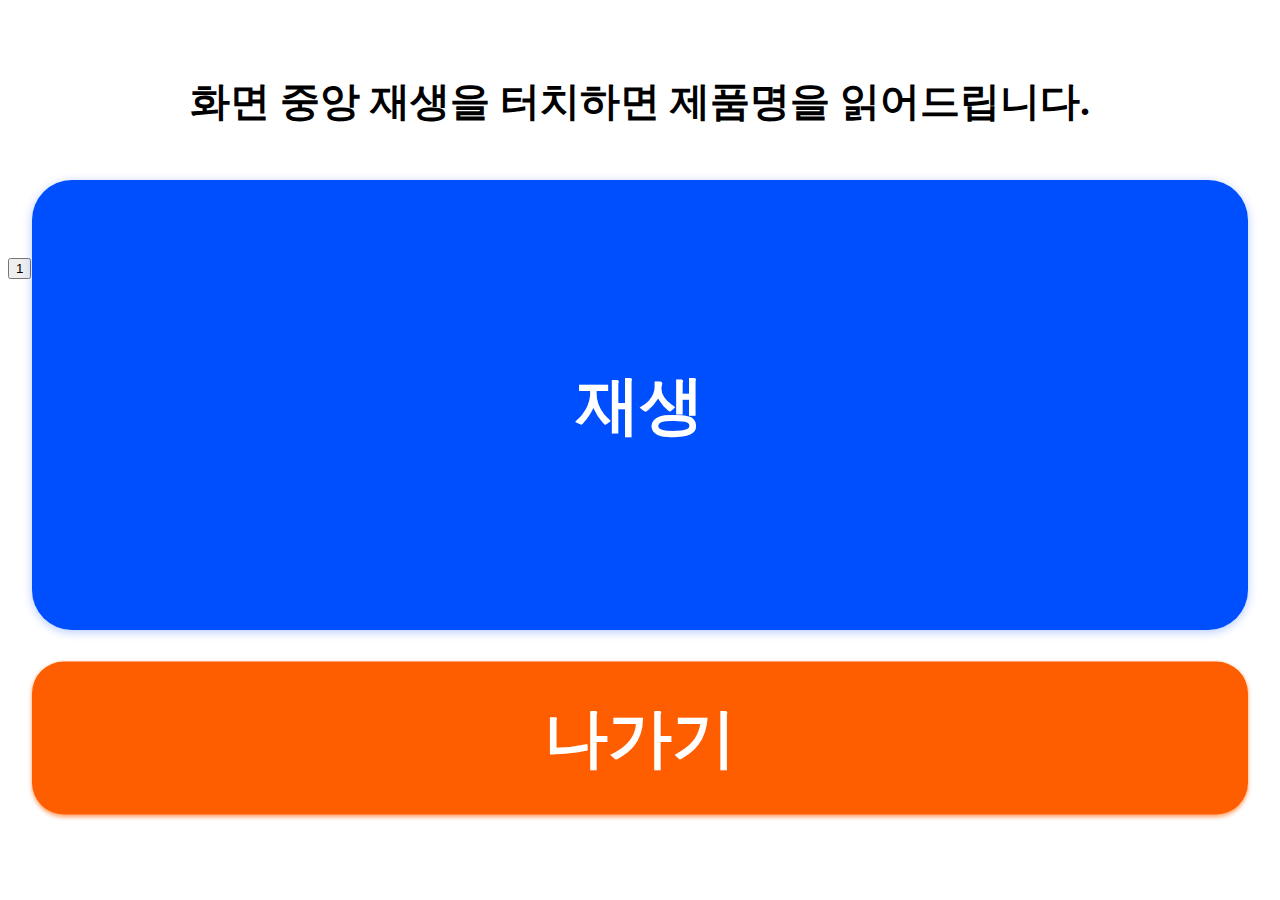
==== index2.html @ 8cdc7a93 "Add files via upload" ====
<!DOCTYPE html>
<html>
    <head>
        <meta charset="utf-8">
        <title>팀 혜안 QR prototype</title>
        <link rel="stylesheet" href="style.css">
        <script>
            /* 버튼 클릭 시 오디오 재생 */
            function play(){
                var audio = document.getElementById("audio");
                audio.play();
            }
        </script>
        <script>
            /* 브라우저 닫기 기능 */
            function WinClose(){
                window.open('','_self').close();
            }
        </script>
        
    </head>

    <body>
        
        <!-- 두번째 줄 -->
        <section data-role="page" id="second_page">

            <button id="audio_btn" type="button" href="audio_test1"
            class="btn btn-sm btn-outline-primary" value="PLAY" onclick="play()">재생</button>
            
            <audio id="audio" src="audio_test1.mp3"></audio>

            <button id="WinClose_btn" type="button" onclick="WinClose();">나가기</button>

            <h1><br>화면 중앙 재생을 터치하면 제품명을 읽어드립니다.<br><br>나가기를 희망하면 화면 하단을 눌러주세요.</h1>
        
        <!-- 페이지 이동 버튼 -->        
        <button id="page_move" type="button" onclick="location.href='index.html'">1</button>
        <button id="page_move" type="button" onclick="location.href='index2.html'">2</button>
        <button id="page_move" type="button" onclick="location.href='index3.html'">3</button>
    </section>

    </body>
</html>
---- style.css ----
body{
    padding: 0;
}


/* 설명 부분 */
h1{
    font-size: 2.5rem;
    text-align: center;
    /* 모바일웹 폰트 사이즈 고정 */
    -webkit-text-size-adjust: none; /*Chrome, Safari, newer versions of Opera*/
    -moz-text-size-adjust: none; /*IE*/
    -moz-text-size-adjust: none; /*old versions of Opera*/
}

@media screen and (max-width: 600px) {
    h1 { 
        font-size: 80%;
    }
}

/* 오디오 재생 버튼 */
#audio_btn{
    width: 95%;
    height: 50%;
    background-color:#004fff;
    border: none;
    color: #fff;
    box-shadow: 0 2px 10px rgba(0, 79, 255, 0.3);
    font-size: 4rem;
    font-weight: bold;
    border-radius: 2.5rem;
    position: absolute;
    top: 45%;
    left: 50%;
    transform: translate(-50%, -50%);
    transition:0.3s;
}

#audio_btn:focus{
    outline:0;
}
/* 오디오 재생버튼 커서 변화 */
#audio_btn:hover{
    background-color: rgba(0, 79, 255, 0.9);
    cursor: pointer;
    box-shadow: 0 2px 10px rgba(0, 79, 255, 0.6);;
}

#WinClose_btn{
    width: 95%;
    height: 17%;
    background-color: #ff5e00;
    border: none;
    color: #fff;
    box-shadow: 0 2px 4px rgba(255, 94, 0, 0.6);
    font-size: 4rem;
    font-weight: bold;
    border-radius: 2rem;
    position: absolute;
    top: 82%;
    left: 50%;
    transform: translate(-50%, -50%);
}

#WinClose_btn:focus{
    outline:0;
}

#WinClose_btn:hover{
    background-color:rgba(255, 94, 0, 0.9);
    cursor: pointer;
    box-shadow: 0 2px 4px rgba(255, 94, 0, 0.6);
}
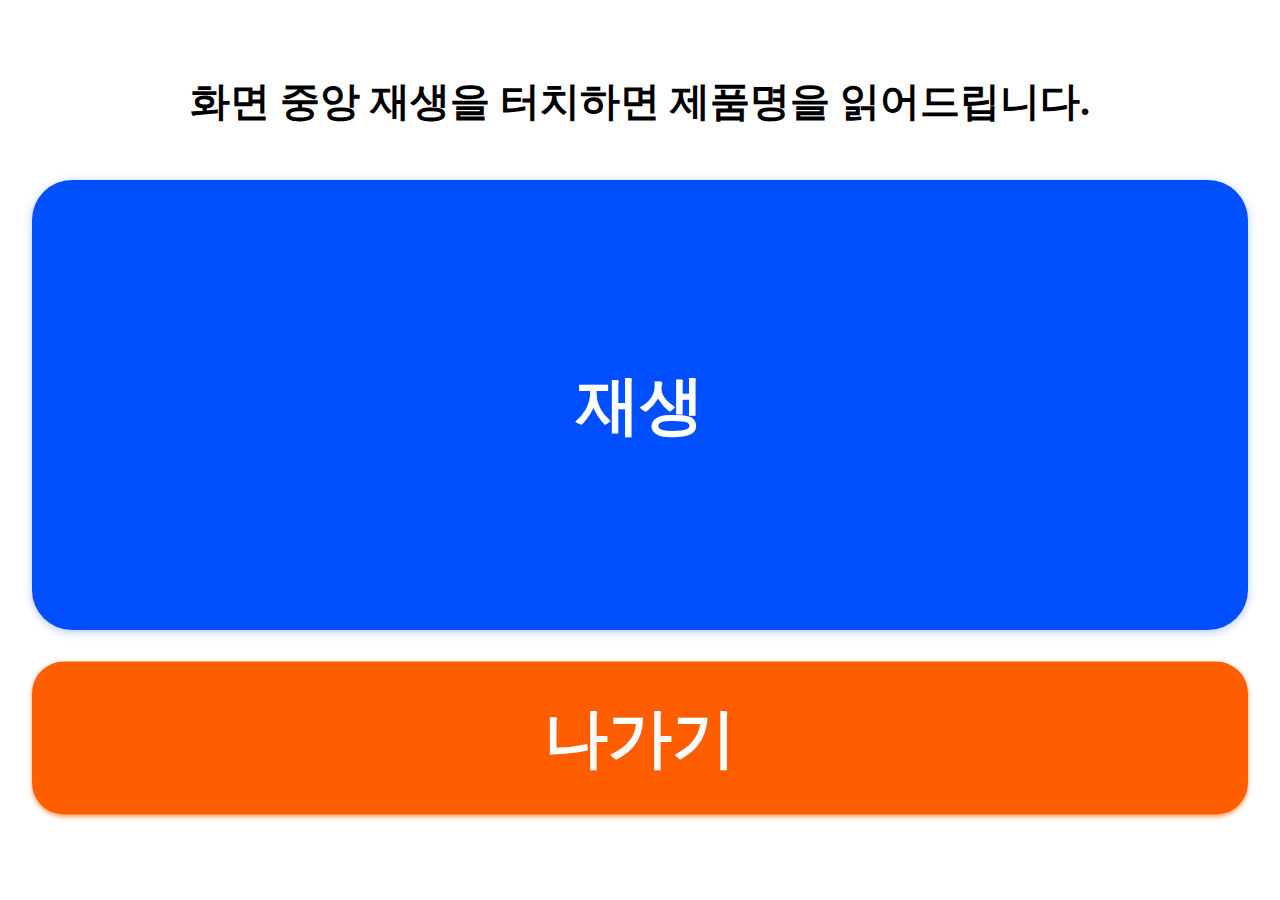
==== commit 4150a935: "Update index2.html" ====
--- a/index2.html
+++ b/index2.html
@@ -2,7 +2,7 @@
 <html>
     <head>
         <meta charset="utf-8">
-        <title>팀 혜안 QR prototype</title>
+        <title>팀 혜안 prototype</title>
         <link rel="stylesheet" href="style.css">
         <script>
             /* 버튼 클릭 시 오디오 재생 */
@@ -25,20 +25,22 @@
         <!-- 두번째 줄 -->
         <section data-role="page" id="second_page">
 
-            <button id="audio_btn" type="button" href="audio_test1"
+            <button id="audio_btn" type="button" href="audio_test2"
             class="btn btn-sm btn-outline-primary" value="PLAY" onclick="play()">재생</button>
             
-            <audio id="audio" src="audio_test1.mp3"></audio>
+            <audio id="audio" src="audio_test2.mp3"></audio>
 
             <button id="WinClose_btn" type="button" onclick="WinClose();">나가기</button>
 
             <h1><br>화면 중앙 재생을 터치하면 제품명을 읽어드립니다.<br><br>나가기를 희망하면 화면 하단을 눌러주세요.</h1>
         
         <!-- 페이지 이동 버튼 -->        
-        <button id="page_move" type="button" onclick="location.href='index.html'">1</button>
-        <button id="page_move" type="button" onclick="location.href='index2.html'">2</button>
-        <button id="page_move" type="button" onclick="location.href='index3.html'">3</button>
-    </section>
+            <!--
+            <button id="page_move" type="button" onclick="location.href='index.html'">1</button>
+            <button id="page_move" type="button" onclick="location.href='index2.html'">2</button>
+            <button id="page_move" type="button" onclick="location.href='index3.html'">3</button>
+            --> 
+        </section>
 
     </body>
-</html>+</html>
--- a/style.css
+++ b/style.css
@@ -2,6 +2,12 @@
     padding: 0;
 }
 
+/*
+페이지  이동 버튼 숨기기
+#page_move {
+    display: none;
+}
+*/
 
 /* 설명 부분 */
 h1{
@@ -71,4 +77,4 @@
     background-color:rgba(255, 94, 0, 0.9);
     cursor: pointer;
     box-shadow: 0 2px 4px rgba(255, 94, 0, 0.6);
-}+}
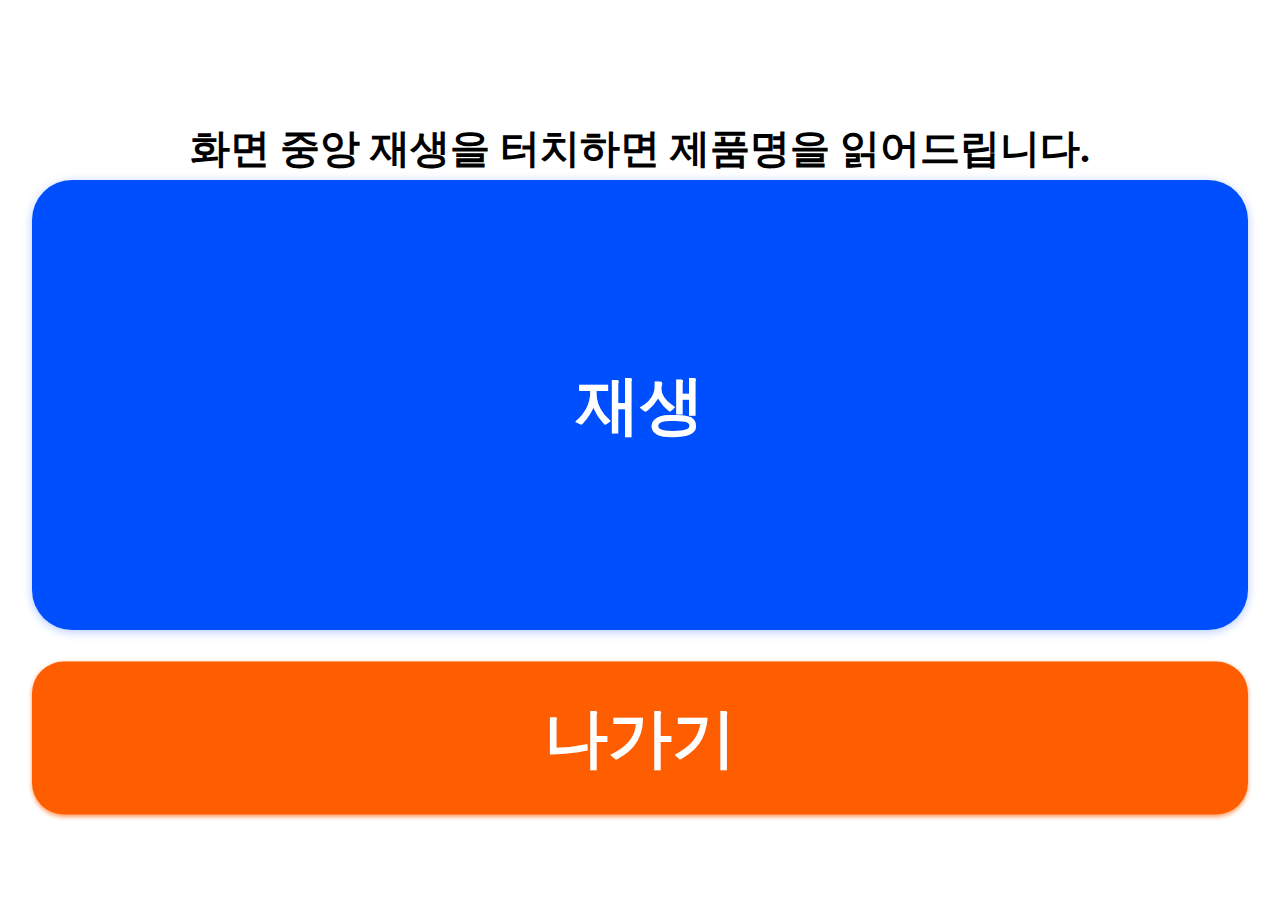
==== commit 5b283d72: "Update index2.html" ====
--- a/index2.html
+++ b/index2.html
@@ -18,6 +18,9 @@
             }
         </script>
         
+            <!-- favicon.ico 404 오류 해결 -->
+        <link rel="shortcut icon" href="#">
+        
     </head>
 
     <body>
@@ -32,7 +35,7 @@
 
             <button id="WinClose_btn" type="button" onclick="WinClose();">나가기</button>
 
-            <h1><br>화면 중앙 재생을 터치하면 제품명을 읽어드립니다.<br><br>나가기를 희망하면 화면 하단을 눌러주세요.</h1>
+            <h1><br><br>화면 중앙 재생을 터치하면 제품명을 읽어드립니다.<br><br>나가기를 희망하면 화면 하단을 눌러주세요.</h1>
         
         <!-- 페이지 이동 버튼 -->        
             <!--
